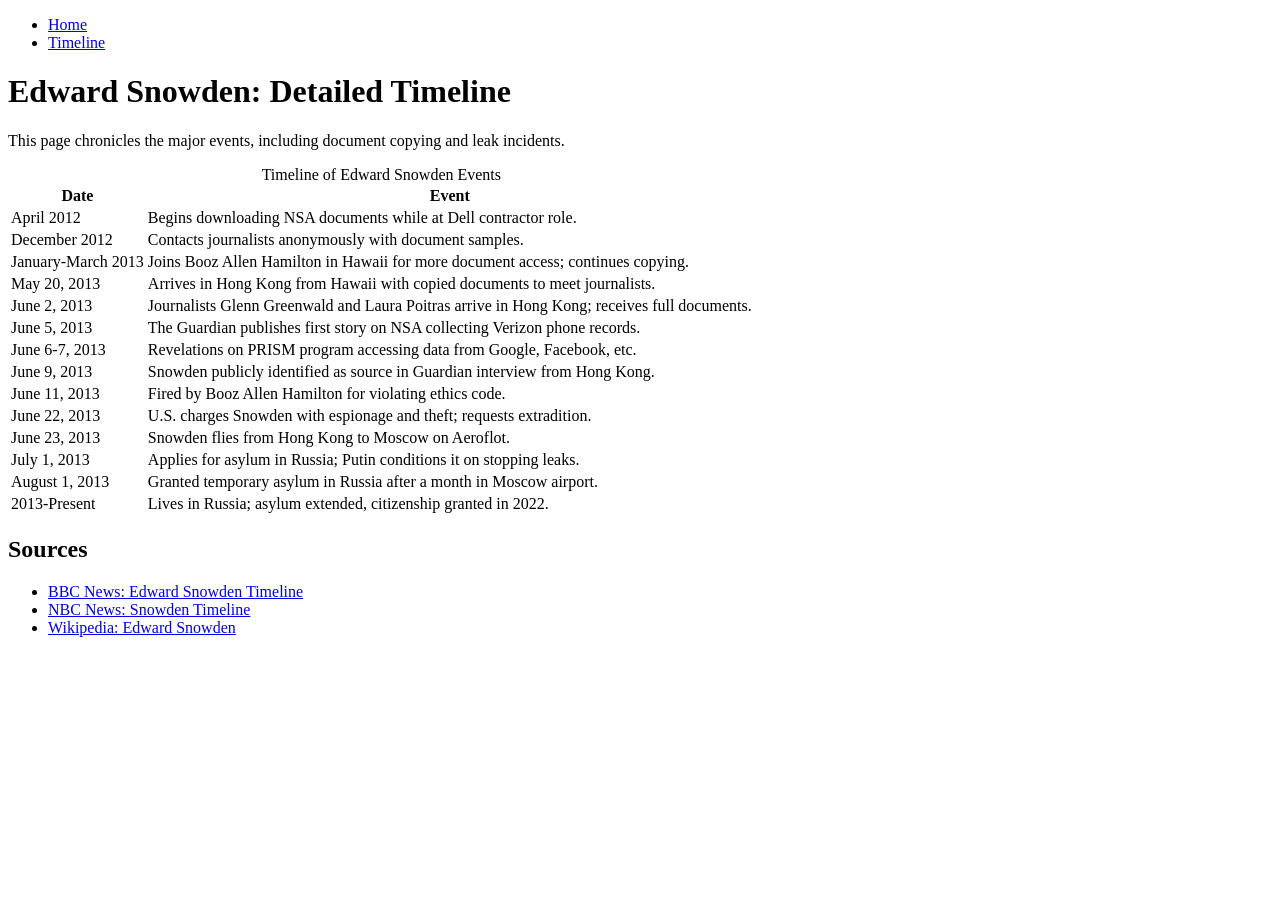
==== project2.html @ 8e2896e8 "Fix paths for root structure" ====
<!DOCTYPE html>
<html lang="en">
<head>
    <meta charset="UTF-8">
    <meta name="viewport" content="width=device-width, initial-scale=1">
    <title>Edward Snowden Timeline: Key Events</title>
</head>
<body>

    <header>
        <nav>
            <ul>
                <li><a href="index.html">Home</a></li>
                <li><a href="project2.html">Timeline</a></li>
            </ul>
        </nav>
    </header>

    <main>
        <h1>Edward Snowden: Detailed Timeline</h1>
        
        <p>This page chronicles the major events, including document copying and leak incidents.</p>

        <table>
            <caption>Timeline of Edward Snowden Events</caption>
            <thead>
                <tr>
                    <th>Date</th>
                    <th>Event</th>
                </tr>
            </thead>
            <tbody>
                <tr>
                    <td>April 2012</td>
                    <td>Begins downloading NSA documents while at Dell contractor role.</td>
                </tr>
                <tr>
                    <td>December 2012</td>
                    <td>Contacts journalists anonymously with document samples.</td>
                </tr>
                <tr>
                    <td>January-March 2013</td>
                    <td>Joins Booz Allen Hamilton in Hawaii for more document access; continues copying.</td>
                </tr>
                <tr>
                    <td>May 20, 2013</td>
                    <td>Arrives in Hong Kong from Hawaii with copied documents to meet journalists.</td>
                </tr>
                <tr>
                    <td>June 2, 2013</td>
                    <td>Journalists Glenn Greenwald and Laura Poitras arrive in Hong Kong; receives full documents.</td>
                </tr>
                <tr>
                    <td>June 5, 2013</td>
                    <td>The Guardian publishes first story on NSA collecting Verizon phone records.</td>
                </tr>
                <tr>
                    <td>June 6-7, 2013</td>
                    <td>Revelations on PRISM program accessing data from Google, Facebook, etc.</td>
                </tr>
                <tr>
                    <td>June 9, 2013</td>
                    <td>Snowden publicly identified as source in Guardian interview from Hong Kong.</td>
                </tr>
                <tr>
                    <td>June 11, 2013</td>
                    <td>Fired by Booz Allen Hamilton for violating ethics code.</td>
                </tr>
                <tr>
                    <td>June 22, 2013</td>
                    <td>U.S. charges Snowden with espionage and theft; requests extradition.</td>
                </tr>
                <tr>
                    <td>June 23, 2013</td>
                    <td>Snowden flies from Hong Kong to Moscow on Aeroflot.</td>
                </tr>
                <tr>
                    <td>July 1, 2013</td>
                    <td>Applies for asylum in Russia; Putin conditions it on stopping leaks.</td>
                </tr>
                <tr>
                    <td>August 1, 2013</td>
                    <td>Granted temporary asylum in Russia after a month in Moscow airport.</td>
                </tr>
                <tr>
                    <td>2013-Present</td>
                    <td>Lives in Russia; asylum extended, citizenship granted in 2022.</td>
                </tr>
            </tbody>
        </table>
    </main>

    <footer>
        <h2>Sources</h2>
        <ul>
            <li><a href="https://www.bbc.com/news/world-us-canada-23768248">BBC News: Edward Snowden Timeline</a></li>
            <li><a href="https://www.nbcnews.com/feature/edward-snowden-interview/edward-snowden-timeline-n114871">NBC News: Snowden Timeline</a></li>
            <li><a href="https://en.wikipedia.org/wiki/Edward_Snowden">Wikipedia: Edward Snowden</a></li>
        </ul>
    </footer>

</body>
</html>
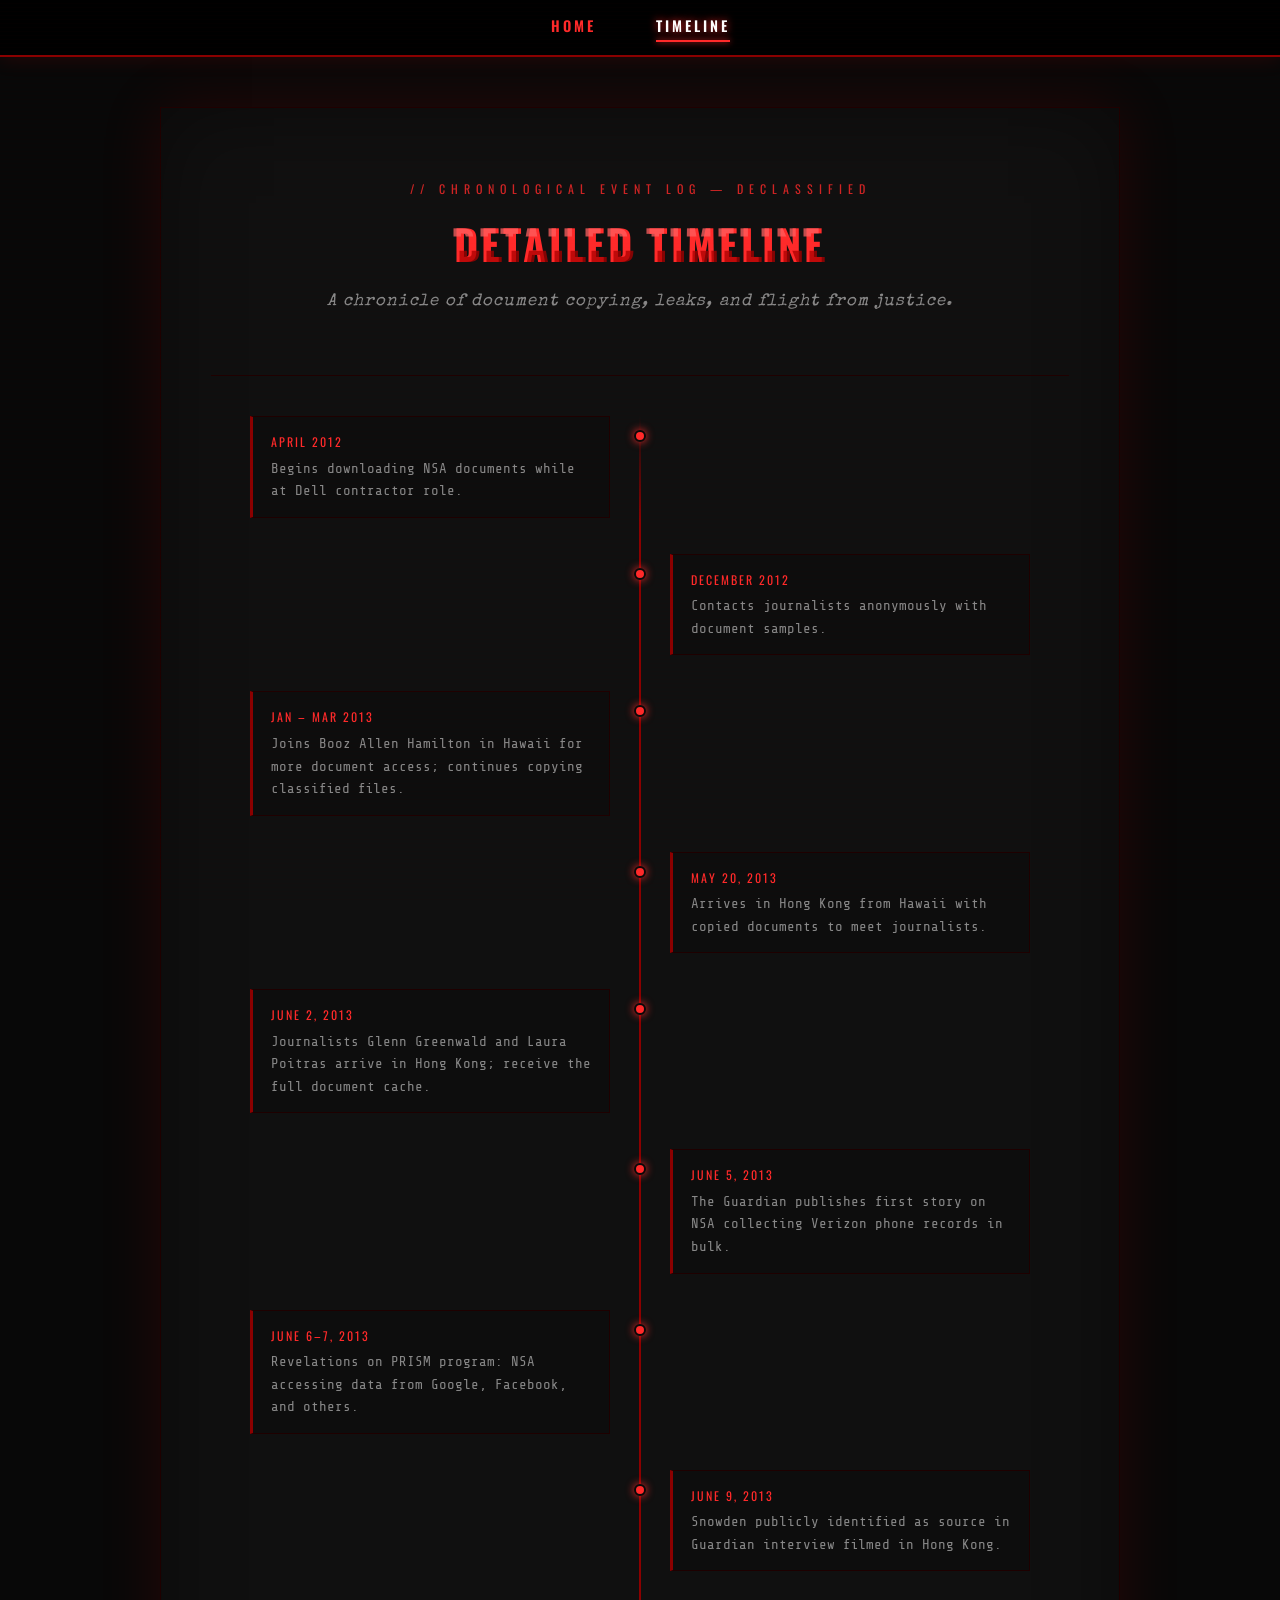
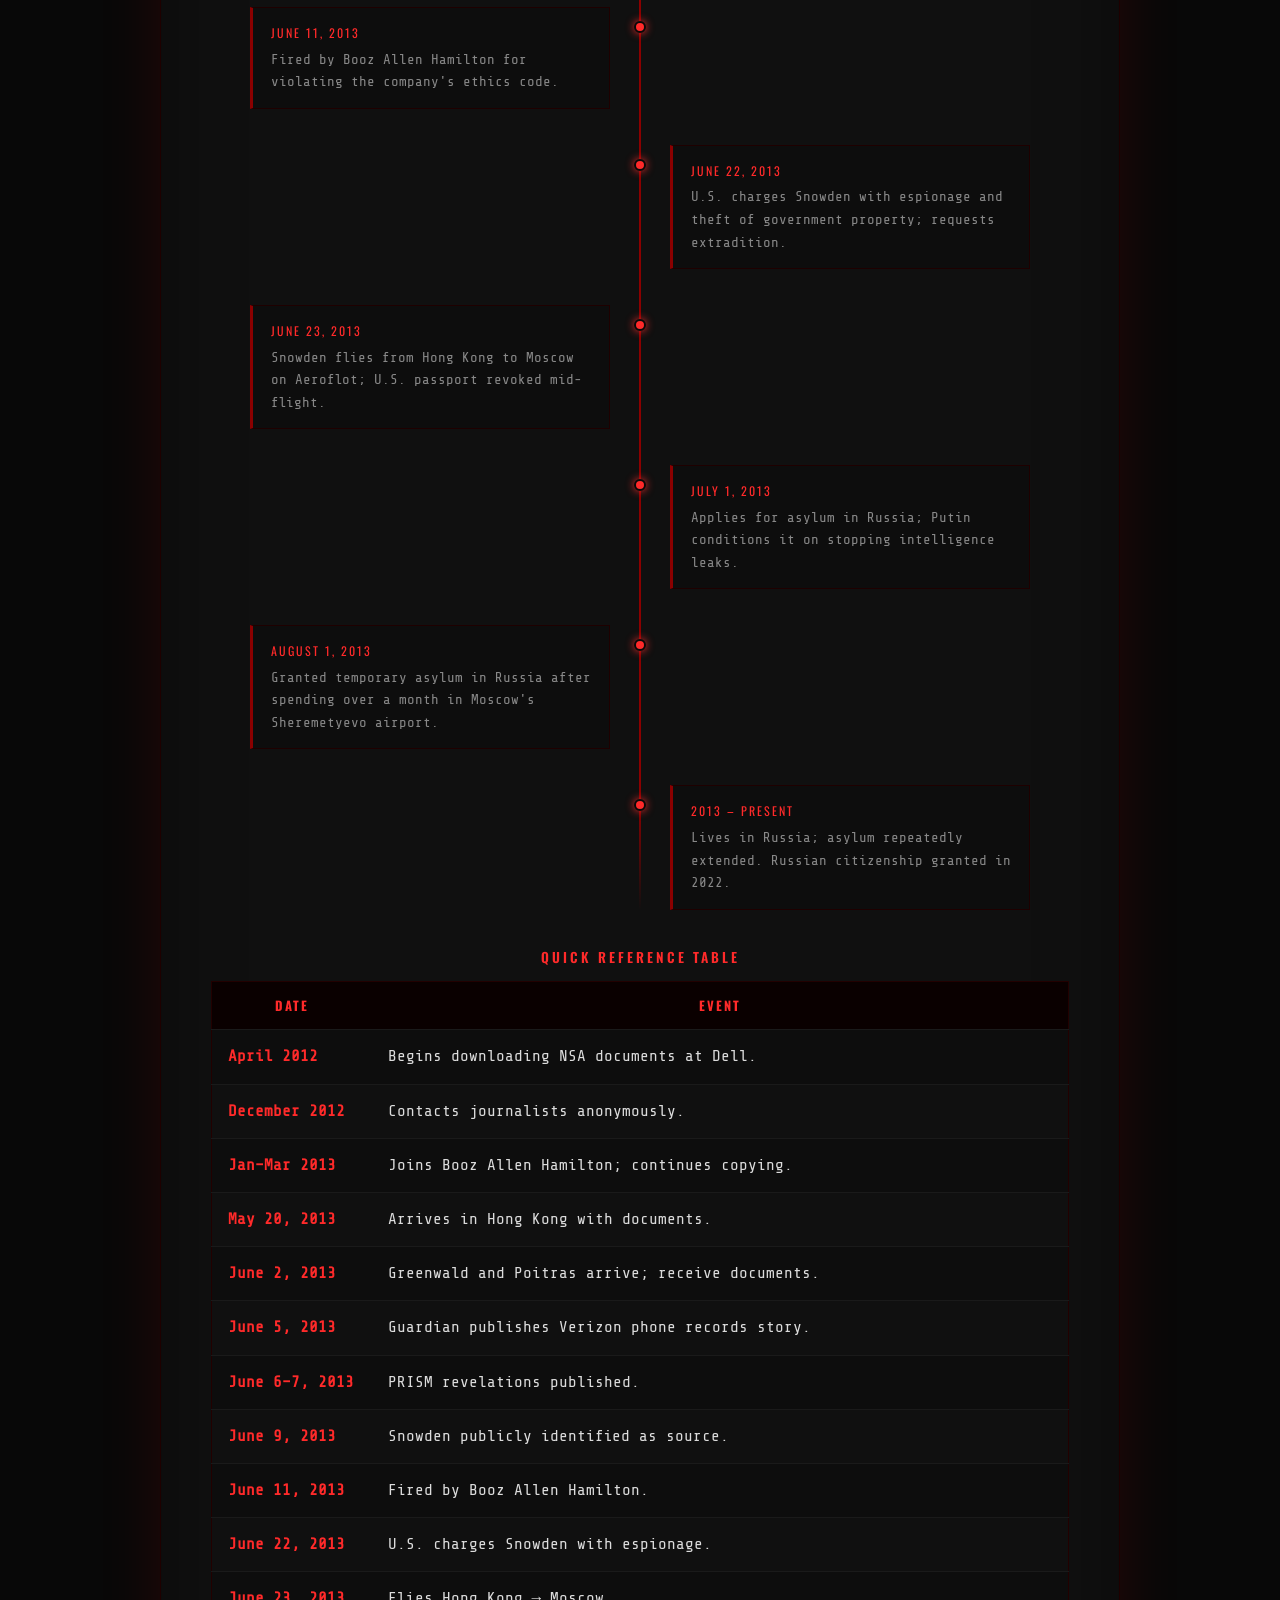
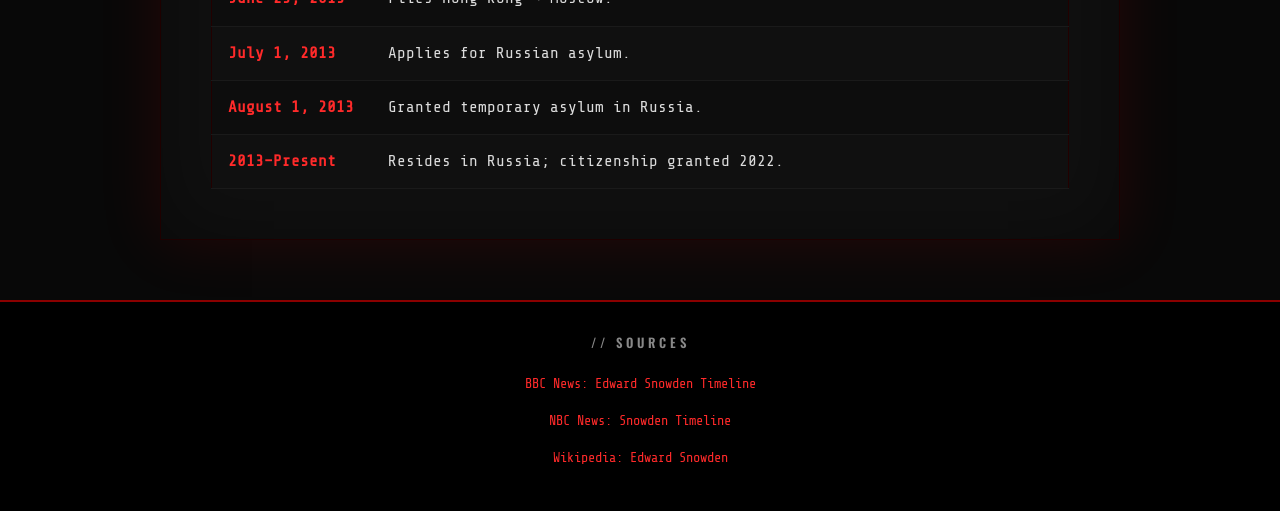
==== commit 4f767b5d: "new file:   Alex.png 	deleted:    html/project2.html 	deleted:    images/snowden.png 	modified:   in" ====
--- a/project2.html
+++ b/project2.html
@@ -1,103 +1,183 @@
 <!DOCTYPE html>
 <html lang="en">
 <head>
-    <meta charset="UTF-8">
-    <meta name="viewport" content="width=device-width, initial-scale=1">
-    <title>Edward Snowden Timeline: Key Events</title>
+  <meta charset="UTF-8">
+  <meta name="viewport" content="width=device-width, initial-scale=1">
+  <title>Edward Snowden Timeline: Key Events</title>
+  <link rel="stylesheet" href="styles.css">
 </head>
 <body>
 
-    <header>
-        <nav>
-            <ul>
-                <li><a href="index.html">Home</a></li>
-                <li><a href="project2.html">Timeline</a></li>
-            </ul>
-        </nav>
-    </header>
+  <header>
+    <nav>
+      <ul>
+        <li><a href="index.html">Home</a></li>
+        <li><a href="project2.html" class="active">Timeline</a></li>
+      </ul>
+    </nav>
+  </header>
 
-    <main>
-        <h1>Edward Snowden: Detailed Timeline</h1>
-        
-        <p>This page chronicles the major events, including document copying and leak incidents.</p>
+  <main>
 
-        <table>
-            <caption>Timeline of Edward Snowden Events</caption>
-            <thead>
-                <tr>
-                    <th>Date</th>
-                    <th>Event</th>
-                </tr>
-            </thead>
-            <tbody>
-                <tr>
-                    <td>April 2012</td>
-                    <td>Begins downloading NSA documents while at Dell contractor role.</td>
-                </tr>
-                <tr>
-                    <td>December 2012</td>
-                    <td>Contacts journalists anonymously with document samples.</td>
-                </tr>
-                <tr>
-                    <td>January-March 2013</td>
-                    <td>Joins Booz Allen Hamilton in Hawaii for more document access; continues copying.</td>
-                </tr>
-                <tr>
-                    <td>May 20, 2013</td>
-                    <td>Arrives in Hong Kong from Hawaii with copied documents to meet journalists.</td>
-                </tr>
-                <tr>
-                    <td>June 2, 2013</td>
-                    <td>Journalists Glenn Greenwald and Laura Poitras arrive in Hong Kong; receives full documents.</td>
-                </tr>
-                <tr>
-                    <td>June 5, 2013</td>
-                    <td>The Guardian publishes first story on NSA collecting Verizon phone records.</td>
-                </tr>
-                <tr>
-                    <td>June 6-7, 2013</td>
-                    <td>Revelations on PRISM program accessing data from Google, Facebook, etc.</td>
-                </tr>
-                <tr>
-                    <td>June 9, 2013</td>
-                    <td>Snowden publicly identified as source in Guardian interview from Hong Kong.</td>
-                </tr>
-                <tr>
-                    <td>June 11, 2013</td>
-                    <td>Fired by Booz Allen Hamilton for violating ethics code.</td>
-                </tr>
-                <tr>
-                    <td>June 22, 2013</td>
-                    <td>U.S. charges Snowden with espionage and theft; requests extradition.</td>
-                </tr>
-                <tr>
-                    <td>June 23, 2013</td>
-                    <td>Snowden flies from Hong Kong to Moscow on Aeroflot.</td>
-                </tr>
-                <tr>
-                    <td>July 1, 2013</td>
-                    <td>Applies for asylum in Russia; Putin conditions it on stopping leaks.</td>
-                </tr>
-                <tr>
-                    <td>August 1, 2013</td>
-                    <td>Granted temporary asylum in Russia after a month in Moscow airport.</td>
-                </tr>
-                <tr>
-                    <td>2013-Present</td>
-                    <td>Lives in Russia; asylum extended, citizenship granted in 2022.</td>
-                </tr>
-            </tbody>
-        </table>
-    </main>
+    <div class="hero">
+      <p class="hero-eyebrow">// Chronological Event Log — Declassified</p>
+      <h1 class="glitch" data-text="Detailed Timeline">Detailed Timeline</h1>
+      <p class="hero-tagline">A chronicle of document copying, leaks, and flight from justice.</p>
+    </div>
 
-    <footer>
-        <h2>Sources</h2>
-        <ul>
-            <li><a href="https://www.bbc.com/news/world-us-canada-23768248">BBC News: Edward Snowden Timeline</a></li>
-            <li><a href="https://www.nbcnews.com/feature/edward-snowden-interview/edward-snowden-timeline-n114871">NBC News: Snowden Timeline</a></li>
-            <li><a href="https://en.wikipedia.org/wiki/Edward_Snowden">Wikipedia: Edward Snowden</a></li>
-        </ul>
-    </footer>
+    <div class="timeline">
 
+      <div class="timeline-item">
+        <div class="timeline-dot"></div>
+        <div class="timeline-card">
+          <p class="timeline-date">April 2012</p>
+          <p class="timeline-text">Begins downloading NSA documents while at Dell contractor role.</p>
+        </div>
+      </div>
+
+      <div class="timeline-item">
+        <div class="timeline-dot"></div>
+        <div class="timeline-card">
+          <p class="timeline-date">December 2012</p>
+          <p class="timeline-text">Contacts journalists anonymously with document samples.</p>
+        </div>
+      </div>
+
+      <div class="timeline-item">
+        <div class="timeline-dot"></div>
+        <div class="timeline-card">
+          <p class="timeline-date">Jan – Mar 2013</p>
+          <p class="timeline-text">Joins Booz Allen Hamilton in Hawaii for more document access; continues copying classified files.</p>
+        </div>
+      </div>
+
+      <div class="timeline-item">
+        <div class="timeline-dot"></div>
+        <div class="timeline-card">
+          <p class="timeline-date">May 20, 2013</p>
+          <p class="timeline-text">Arrives in Hong Kong from Hawaii with copied documents to meet journalists.</p>
+        </div>
+      </div>
+
+      <div class="timeline-item">
+        <div class="timeline-dot"></div>
+        <div class="timeline-card">
+          <p class="timeline-date">June 2, 2013</p>
+          <p class="timeline-text">Journalists Glenn Greenwald and Laura Poitras arrive in Hong Kong; receive the full document cache.</p>
+        </div>
+      </div>
+
+      <div class="timeline-item">
+        <div class="timeline-dot"></div>
+        <div class="timeline-card">
+          <p class="timeline-date">June 5, 2013</p>
+          <p class="timeline-text">The Guardian publishes first story on NSA collecting Verizon phone records in bulk.</p>
+        </div>
+      </div>
+
+      <div class="timeline-item">
+        <div class="timeline-dot"></div>
+        <div class="timeline-card">
+          <p class="timeline-date">June 6–7, 2013</p>
+          <p class="timeline-text">Revelations on PRISM program: NSA accessing data from Google, Facebook, and others.</p>
+        </div>
+      </div>
+
+      <div class="timeline-item">
+        <div class="timeline-dot"></div>
+        <div class="timeline-card">
+          <p class="timeline-date">June 9, 2013</p>
+          <p class="timeline-text">Snowden publicly identified as source in Guardian interview filmed in Hong Kong.</p>
+        </div>
+      </div>
+
+      <div class="timeline-item">
+        <div class="timeline-dot"></div>
+        <div class="timeline-card">
+          <p class="timeline-date">June 11, 2013</p>
+          <p class="timeline-text">Fired by Booz Allen Hamilton for violating the company's ethics code.</p>
+        </div>
+      </div>
+
+      <div class="timeline-item">
+        <div class="timeline-dot"></div>
+        <div class="timeline-card">
+          <p class="timeline-date">June 22, 2013</p>
+          <p class="timeline-text">U.S. charges Snowden with espionage and theft of government property; requests extradition.</p>
+        </div>
+      </div>
+
+      <div class="timeline-item">
+        <div class="timeline-dot"></div>
+        <div class="timeline-card">
+          <p class="timeline-date">June 23, 2013</p>
+          <p class="timeline-text">Snowden flies from Hong Kong to Moscow on Aeroflot; U.S. passport revoked mid-flight.</p>
+        </div>
+      </div>
+
+      <div class="timeline-item">
+        <div class="timeline-dot"></div>
+        <div class="timeline-card">
+          <p class="timeline-date">July 1, 2013</p>
+          <p class="timeline-text">Applies for asylum in Russia; Putin conditions it on stopping intelligence leaks.</p>
+        </div>
+      </div>
+
+      <div class="timeline-item">
+        <div class="timeline-dot"></div>
+        <div class="timeline-card">
+          <p class="timeline-date">August 1, 2013</p>
+          <p class="timeline-text">Granted temporary asylum in Russia after spending over a month in Moscow's Sheremetyevo airport.</p>
+        </div>
+      </div>
+
+      <div class="timeline-item">
+        <div class="timeline-dot"></div>
+        <div class="timeline-card">
+          <p class="timeline-date">2013 – Present</p>
+          <p class="timeline-text">Lives in Russia; asylum repeatedly extended. Russian citizenship granted in 2022.</p>
+        </div>
+      </div>
+
+    </div>
+
+    <table>
+      <caption>Quick Reference Table</caption>
+      <thead>
+        <tr>
+          <th>Date</th>
+          <th>Event</th>
+        </tr>
+      </thead>
+      <tbody>
+        <tr><td>April 2012</td><td>Begins downloading NSA documents at Dell.</td></tr>
+        <tr><td>December 2012</td><td>Contacts journalists anonymously.</td></tr>
+        <tr><td>Jan–Mar 2013</td><td>Joins Booz Allen Hamilton; continues copying.</td></tr>
+        <tr><td>May 20, 2013</td><td>Arrives in Hong Kong with documents.</td></tr>
+        <tr><td>June 2, 2013</td><td>Greenwald and Poitras arrive; receive documents.</td></tr>
+        <tr><td>June 5, 2013</td><td>Guardian publishes Verizon phone records story.</td></tr>
+        <tr><td>June 6–7, 2013</td><td>PRISM revelations published.</td></tr>
+        <tr><td>June 9, 2013</td><td>Snowden publicly identified as source.</td></tr>
+        <tr><td>June 11, 2013</td><td>Fired by Booz Allen Hamilton.</td></tr>
+        <tr><td>June 22, 2013</td><td>U.S. charges Snowden with espionage.</td></tr>
+        <tr><td>June 23, 2013</td><td>Flies Hong Kong → Moscow.</td></tr>
+        <tr><td>July 1, 2013</td><td>Applies for Russian asylum.</td></tr>
+        <tr><td>August 1, 2013</td><td>Granted temporary asylum in Russia.</td></tr>
+        <tr><td>2013–Present</td><td>Resides in Russia; citizenship granted 2022.</td></tr>
+      </tbody>
+    </table>
+
+  </main>
+
+  <footer>
+    <h2>// Sources</h2>
+    <ul>
+      <li><a href="https://www.bbc.com/news/world-us-canada-23768248">BBC News: Edward Snowden Timeline</a></li>
+      <li><a href="https://www.nbcnews.com/feature/edward-snowden-interview/edward-snowden-timeline-n114871">NBC News: Snowden Timeline</a></li>
+      <li><a href="https://en.wikipedia.org/wiki/Edward_Snowden">Wikipedia: Edward Snowden</a></li>
+    </ul>
+  </footer>
+
+  
 </body>
 </html>
--- a/styles.css
+++ b/styles.css
@@ -0,0 +1,560 @@
+/* ============================================================
+   BASE & VARIABLES
+   ============================================================ */
+@import url('https://fonts.googleapis.com/css2?family=Share+Tech+Mono&family=Oswald:wght@400;600;700&family=Special+Elite&display=swap');
+
+:root {
+  --red:        #ff2a2a;
+  --red-dim:    #8b0000;
+  --red-glow:   rgba(255,42,42,0.18);
+  --red-faint:  rgba(255,42,42,0.06);
+  --bg:         #080808;
+  --surface:    #101010;
+  --surface2:   #0d0d0d;
+  --border:     #1e1e1e;
+  --text:       #dcdcdc;
+  --text-dim:   #888;
+  --stamp-red:  rgba(255,30,30,0.65);
+  --green:      #00ff6a;
+}
+
+*, *::before, *::after { box-sizing: border-box; margin: 0; padding: 0; }
+
+html { scroll-behavior: smooth; }
+
+body {
+  background-color: var(--bg);
+  color: var(--text);
+  font-family: 'Share Tech Mono', monospace;
+  font-size: 16px;
+  line-height: 1.7;
+  min-height: 100vh;
+  cursor: crosshair;
+}
+
+/* ============================================================
+   ANIMATED SCANLINES (scrolling)
+   ============================================================ */
+body::after {
+  content: "";
+  position: fixed;
+  inset: 0;
+  background: repeating-linear-gradient(
+    transparent,
+    transparent 3px,
+    rgba(255, 0, 0, 0.025) 4px
+  );
+  pointer-events: none;
+  z-index: 9999;
+  animation: scanroll 8s linear infinite;
+}
+
+@keyframes scanroll {
+  from { background-position: 0 0; }
+  to   { background-position: 0 100px; }
+}
+
+/* ============================================================
+   NAVIGATION — STICKY
+   ============================================================ */
+header {
+  background: rgba(0,0,0,0.92);
+  border-bottom: 2px solid var(--red-dim);
+  padding: 14px 0;
+  position: sticky;
+  top: 0;
+  z-index: 100;
+  backdrop-filter: blur(6px);
+  box-shadow: 0 2px 20px rgba(255,0,0,0.12);
+}
+
+nav ul {
+  display: flex;
+  justify-content: center;
+  gap: 60px;
+  list-style: none;
+}
+
+nav a {
+  color: var(--red);
+  text-decoration: none;
+  font-family: 'Oswald', sans-serif;
+  font-weight: 600;
+  font-size: 0.9rem;
+  letter-spacing: 3px;
+  text-transform: uppercase;
+  padding: 6px 0;
+  position: relative;
+  transition: color 0.2s;
+}
+
+nav a::after {
+  content: '';
+  position: absolute;
+  bottom: 0; left: 0;
+  width: 0; height: 2px;
+  background: var(--red);
+  transition: width 0.3s ease;
+  box-shadow: 0 0 6px var(--red);
+}
+
+nav a:hover { color: #fff; text-shadow: 0 0 8px var(--red); }
+nav a:hover::after { width: 100%; }
+
+nav a.active {
+  color: #fff;
+  text-shadow: 0 0 8px var(--red);
+}
+nav a.active::after { width: 100%; }
+
+/* ============================================================
+   MAIN CONTAINER
+   ============================================================ */
+main {
+  max-width: 960px;
+  margin: 50px auto;
+  padding: 50px;
+  background: var(--surface);
+  border: 1px solid #1e0000;
+  box-shadow: 0 0 60px rgba(255,0,0,0.12), inset 0 0 80px rgba(0,0,0,0.4);
+}
+
+/* ============================================================
+   HERO SECTION
+   ============================================================ */
+.hero {
+  text-align: center;
+  padding: 20px 0 40px;
+  margin-bottom: 40px;
+  border-bottom: 1px solid #1e0000;
+  position: relative;
+}
+
+.hero-eyebrow {
+  font-family: 'Oswald', sans-serif;
+  font-size: 0.75rem;
+  letter-spacing: 6px;
+  color: var(--red);
+  text-transform: uppercase;
+  margin-bottom: 20px;
+  opacity: 0.8;
+}
+
+.hero-tagline {
+  font-family: 'Special Elite', cursive;
+  font-size: 1.05rem;
+  color: var(--text-dim);
+  font-style: italic;
+  margin-top: 16px;
+  letter-spacing: 1px;
+}
+
+/* ============================================================
+   H1 — GLITCH
+   ============================================================ */
+h1 {
+  font-family: 'Oswald', sans-serif;
+  font-size: 2.6rem;
+  font-weight: 700;
+  color: var(--red);
+  text-transform: uppercase;
+  letter-spacing: 3px;
+  line-height: 1.15;
+  position: relative;
+  display: inline-block;
+}
+
+h1.glitch {
+  animation: glitch 4s infinite;
+}
+
+h1.glitch::before,
+h1.glitch::after {
+  content: attr(data-text);
+  position: absolute;
+  top: 0; left: 0;
+  width: 100%;
+  color: var(--red);
+}
+
+h1.glitch::before {
+  animation: glitch-top 4s infinite;
+  clip-path: polygon(0 0, 100% 0, 100% 35%, 0 35%);
+  transform: translateX(-3px);
+  opacity: 0.75;
+  color: #ff6060;
+}
+
+h1.glitch::after {
+  animation: glitch-bot 4s infinite;
+  clip-path: polygon(0 65%, 100% 65%, 100% 100%, 0 100%);
+  transform: translateX(3px);
+  opacity: 0.75;
+  color: #a00;
+}
+
+@keyframes glitch {
+  0%, 90%, 100% { transform: none; }
+  92%  { transform: skewX(-1deg); }
+  94%  { transform: skewX(1deg); }
+  96%  { transform: none; }
+}
+
+@keyframes glitch-top {
+  0%, 88%, 100% { transform: translateX(-3px); opacity: 0; }
+  90%  { transform: translateX(4px); opacity: 0.7; }
+  92%  { transform: translateX(-4px); opacity: 0.5; }
+  94%  { opacity: 0; }
+}
+
+@keyframes glitch-bot {
+  0%, 88%, 100% { transform: translateX(3px); opacity: 0; }
+  91%  { transform: translateX(-5px); opacity: 0.6; }
+  93%  { transform: translateX(5px); opacity: 0.4; }
+  95%  { opacity: 0; }
+}
+
+/* ============================================================
+   H2
+   ============================================================ */
+h2 {
+  font-family: 'Oswald', sans-serif;
+  font-size: 1.3rem;
+  font-weight: 600;
+  color: var(--red);
+  text-transform: uppercase;
+  letter-spacing: 2px;
+  margin-bottom: 14px;
+}
+
+/* ============================================================
+   PARAGRAPHS
+   ============================================================ */
+p {
+  font-family: 'Share Tech Mono', monospace;
+  font-size: 0.95rem;
+  color: var(--text);
+  margin-bottom: 18px;
+  line-height: 1.8;
+}
+
+/* ============================================================
+   IMAGES
+   ============================================================ */
+.image-row {
+  display: flex;
+  justify-content: center;
+  gap: 40px;
+  margin: 30px 0 40px;
+  flex-wrap: wrap;
+}
+
+.image-row figure {
+  display: flex;
+  flex-direction: column;
+  align-items: center;
+}
+
+.image-row img {
+  width: 280px;
+  height: 280px;
+  object-fit: cover;
+  border: 2px solid #222;
+  filter: grayscale(100%) contrast(1.25);
+  box-shadow: 0 0 20px rgba(255,0,0,0.25);
+  transition: box-shadow 0.3s, filter 0.3s;
+}
+
+.image-row img:hover {
+  box-shadow: 0 0 40px rgba(255,0,0,0.5);
+  filter: grayscale(80%) contrast(1.3);
+}
+
+figcaption {
+  font-size: 0.7rem;
+  color: var(--text-dim);
+  margin-top: 8px;
+  letter-spacing: 1px;
+  text-transform: uppercase;
+  text-align: center;
+}
+
+/* ============================================================
+   DEBATE GRID
+   ============================================================ */
+.debate-grid {
+  display: grid;
+  grid-template-columns: 1fr 1fr;
+  gap: 24px;
+  margin: 30px 0;
+}
+
+.debate-grid section {
+  margin: 0;
+}
+
+.section-intro {
+  margin-bottom: 30px;
+}
+
+/* ============================================================
+   SECTIONS — CLASSIFIED stamp
+   ============================================================ */
+section {
+  background: var(--surface2);
+  border-left: 4px solid var(--red-dim);
+  padding: 24px 24px 20px;
+  margin: 28px 0;
+  position: relative;
+  transition: border-color 0.3s, background 0.3s;
+}
+
+section::before {
+  content: "CLASSIFIED";
+  position: absolute;
+  top: -11px;
+  right: 12px;
+  font-family: 'Oswald', sans-serif;
+  font-size: 0.65rem;
+  letter-spacing: 3px;
+  color: var(--stamp-red);
+  border: 1px solid var(--stamp-red);
+  padding: 2px 8px;
+  transform: rotate(-8deg);
+  transition: color 0.3s, border-color 0.3s;
+}
+
+section:hover {
+  border-left-color: var(--red);
+  background: #111;
+}
+
+section:hover::before {
+  content: "DECLASSIFIED";
+  color: var(--green);
+  border-color: var(--green);
+  text-shadow: 0 0 6px var(--green);
+}
+
+/* ============================================================
+   BLOCKQUOTE
+   ============================================================ */
+blockquote {
+  border-left: 4px solid var(--red);
+  margin: 36px 0;
+  padding: 20px 30px;
+  background: #0b0b0b;
+  position: relative;
+}
+
+blockquote::before {
+  content: '"';
+  font-family: 'Special Elite', cursive;
+  font-size: 5rem;
+  color: var(--red-dim);
+  position: absolute;
+  top: -10px; left: 10px;
+  line-height: 1;
+  opacity: 0.5;
+}
+
+blockquote p {
+  font-family: 'Special Elite', cursive;
+  font-size: 1.15rem;
+  color: #eee;
+  font-style: italic;
+  margin: 0;
+  line-height: 1.7;
+  padding-left: 10px;
+}
+
+blockquote cite {
+  display: block;
+  margin-top: 12px;
+  font-family: 'Share Tech Mono', monospace;
+  font-size: 0.75rem;
+  color: var(--red);
+  letter-spacing: 2px;
+  padding-left: 10px;
+}
+
+/* ============================================================
+   TABLE
+   ============================================================ */
+table {
+  width: 100%;
+  border-collapse: collapse;
+  margin-top: 30px;
+  background: var(--surface2);
+  border: 1px solid #200;
+}
+
+caption {
+  font-family: 'Oswald', sans-serif;
+  color: var(--red);
+  font-weight: 600;
+  letter-spacing: 3px;
+  text-transform: uppercase;
+  margin-bottom: 12px;
+  font-size: 0.85rem;
+}
+
+th, td {
+  padding: 13px 16px;
+  border-bottom: 1px solid #1a1a1a;
+  vertical-align: top;
+}
+
+th {
+  color: var(--red);
+  font-family: 'Oswald', sans-serif;
+  font-size: 0.8rem;
+  text-transform: uppercase;
+  letter-spacing: 2px;
+  background: #0a0000;
+}
+
+td:first-child {
+  color: var(--red);
+  font-weight: bold;
+  white-space: nowrap;
+  width: 160px;
+}
+
+tr { transition: background 0.2s; }
+tr:hover { background: rgba(255,0,0,0.07); }
+tr:nth-child(even) td { background: rgba(255,255,255,0.012); }
+
+/* ============================================================
+   VERTICAL TIMELINE
+   ============================================================ */
+.timeline {
+  position: relative;
+  margin: 40px 0 20px;
+}
+
+.timeline::before {
+  content: '';
+  position: absolute;
+  left: 50%;
+  top: 0; bottom: 0;
+  width: 2px;
+  background: linear-gradient(to bottom, transparent, var(--red-dim) 5%, var(--red-dim) 95%, transparent);
+  transform: translateX(-50%);
+}
+
+.timeline-item {
+  display: flex;
+  justify-content: flex-end;
+  padding-right: calc(50% + 30px);
+  margin-bottom: 36px;
+  position: relative;
+  opacity: 1;
+}
+
+.timeline-item:nth-child(even) {
+  justify-content: flex-start;
+  padding-right: 0;
+  padding-left: calc(50% + 30px);
+}
+
+.timeline-dot {
+  position: absolute;
+  left: 50%;
+  top: 14px;
+  width: 12px; height: 12px;
+  background: var(--red);
+  border: 2px solid var(--bg);
+  border-radius: 50%;
+  transform: translateX(-50%);
+  box-shadow: 0 0 8px var(--red);
+  transition: box-shadow 0.3s;
+  z-index: 2;
+}
+
+.timeline-item:hover .timeline-dot {
+  box-shadow: 0 0 18px var(--red);
+}
+
+.timeline-card {
+  background: var(--surface2);
+  border: 1px solid #1e0000;
+  border-left: 3px solid var(--red-dim);
+  padding: 14px 18px;
+  max-width: 360px;
+  transition: border-left-color 0.3s, box-shadow 0.3s;
+}
+
+.timeline-item:hover .timeline-card {
+  border-left-color: var(--red);
+  box-shadow: 0 0 16px rgba(255,0,0,0.15);
+}
+
+.timeline-date {
+  font-family: 'Oswald', sans-serif;
+  font-size: 0.75rem;
+  color: var(--red);
+  letter-spacing: 2px;
+  text-transform: uppercase;
+  margin-bottom: 5px;
+}
+
+.timeline-text {
+  font-size: 0.88rem;
+  color: var(--text-dim);
+  line-height: 1.6;
+  margin: 0;
+}
+
+/* ============================================================
+   FOOTER
+   ============================================================ */
+footer {
+  background: #000;
+  padding: 30px 20px;
+  margin-top: 60px;
+  border-top: 2px solid var(--red-dim);
+  text-align: center;
+}
+
+footer h2 {
+  font-size: 0.8rem;
+  letter-spacing: 4px;
+  color: var(--text-dim);
+  margin-bottom: 16px;
+}
+
+footer ul { list-style: none; }
+footer li { margin: 10px 0; }
+
+footer a {
+  color: var(--red);
+  text-decoration: none;
+  font-size: 0.85rem;
+  transition: color 0.2s, text-shadow 0.2s;
+}
+
+footer a:hover {
+  color: #fff;
+  text-shadow: 0 0 6px var(--red);
+}
+
+/* ============================================================
+   RESPONSIVE
+   ============================================================ */
+@media (max-width: 720px) {
+  main { padding: 30px 20px; }
+  h1 { font-size: 1.8rem; }
+
+  .debate-grid { grid-template-columns: 1fr; }
+
+  .timeline::before { left: 20px; }
+  .timeline-item,
+  .timeline-item:nth-child(even) {
+    justify-content: flex-start;
+    padding-left: 50px;
+    padding-right: 0;
+  }
+  .timeline-dot { left: 20px; }
+  .timeline-card { max-width: 100%; }
+}
